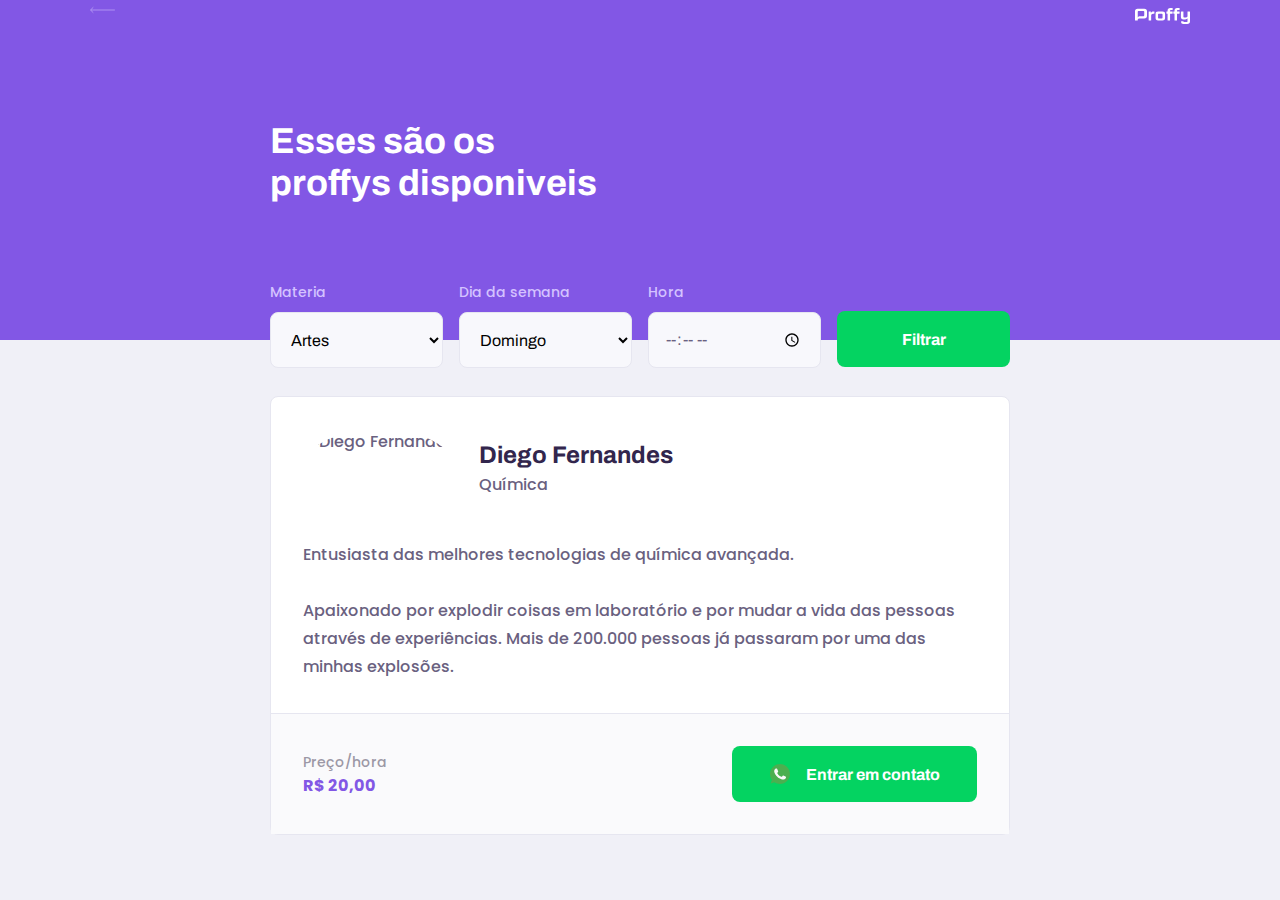
==== study.html @ 231f1556 "aula02" ====
<!DOCTYPE html>
<html lang="pt-br">
<head>
    <meta charset="UTF-8">
    <meta name="viewport" content="width=device-width, initial-scale=1.0">
    <title>Proffy | Sua plataforma de Estudos Online</title>
    <link rel="stylesheet" href="./styles/main.css">
    <link rel="stylesheet" href="./styles/partials/page-study.css">

    <link href="https://fonts.googleapis.com/css2?family=Archivo:wght@400;700&amp;family=Poppins:wght@400;600&amp;display=swap" rel="stylesheet">
</head>
    <body id="page-study">
        
        <div id="container">
            <header class="page-header">
                <div class="top-bar-container">
                    <a href="/"><img src="/images/icons/back.svg" alt="Voltar"></a>
                    <img src="/images/logo.svg" alt="Logo Proffy">
                </div>
                <div class="header-content">
                    <strong>Esses são os proffys disponiveis </strong>
                    <form action="" id="search-teachers">
                        <div class="select-block">
                            <label for="subject">Materia</label>
                            <select name="subject" id="subject">
                                <option value="" disabled="" hidden="">Selecione uma opção
                                         <option value="1">Artes</option>
                                        <option value="2">Biologia</option>
                                        <option value="3">Ciências</option>
                                        <option value="4">Educação Física</option>
                                        <option value="5">Física</option>
                                        <option value="6">Geografia</option>
                                        <option value="7">Historia</option>
                                        <option value="8">Matemática</option>
                                        <option value="9">Português</option>
                                        <option value="10">Química</option>
                                </option>
                            </select>
                        </div>
                        <div class="select-block">
                            <label for="weekday">Dia da semana</label>
                            <select name="weekday" id="weekday">
                                <option value="" disabled="" hidden="">Selecione uma opção</option>
                                <option value="0">Domingo</option>
                                <option value="1">Segunda-feira</option>
                                <option value="2">Terça-feira</option>
                                <option value="3">Quarta-feira</option>
                                <option value="4">Quinta-feira</option>
                                <option value="5">Sexta-feira</option>
                                <option value="6">Sábado</option>
                            </select>
                        </div>
                        <div class="input-block">
                            <label for="time">Hora</label>
                            <input name="time" id="time" type="time"  >
                        </div>
                        <button type="submit">Filtrar</button>
                    </form>
                </div>
            </header>
        <main>
            <article class="teacher-item">
                <header>
                    <img 
                        src="https://avatars2.githubusercontent.com/u/2254731?s=460&amp;u=0ba16a79456c2f250e7579cb388fa18c5c2d7d65&amp;v=4" 
                        alt="Diego Fernandes">
                    <div>
                        <strong>Diego Fernandes</strong>
                        <span>Química</span>
                    </div>
                </header>
            
                <p>Entusiasta das melhores tecnologias de química avançada.<br><br>Apaixonado por explodir coisas em laboratório e por mudar a vida das pessoas através de experiências. Mais de 200.000 pessoas já passaram por uma das minhas explosões.</p>
            
                <footer>
                    <p>Preço/hora<strong>R$ 20,00</strong>
                    </p>
                    <button type="button">
                        <img src="/images/icons/whatsapp.svg" alt="Whatsapp">Entrar em contato
                    </button>
                </footer>
            </article>
        </main>
        </div>




    </body>
</html>



<!-- 
        HTML -> HyperText Markup Language
        Linguagem de Marcação de HiperTexto 

        head -> configurações do arquivo 

        body -> tudo o que sera visivel para o usuario 
        
    -->
---- styles/main.css ----
:root{ 
    /* 
    Criação de Variaveis em CSS
    */
    --color-background : #f0f0f7;
    --color-primary-lighter :#9871f5;
    --color-primary-light : #916BEA; 
    --color-primary:#8257e5;
    --color-primary-dark:#774dd6;
    --color-primary-darker:#6842c2;
    --color-secondary:#04d361;
    --color-secondary-dark:#04bf58;
    --color-title-in-primary: #FFFFFF;
    --color-text-in-primary: #D4C2FF;
    --color-text-title: #32264D;
    --color-text-complement: #9C98A6;
    --color-text-base: #6A6180;
    --color-line-in-white: #E6E6F0;
    --color-input-background: #F8F8FC;
    --color-button-text: #FFFFFF;
    --color-box-base: #FFFFFF;
    --color-box-footer: #FAFAFC;
    --color-small-info: #C1BCCC;
    /* tamanho da fonte padrão  : 16px  - 100% - 1rem*/
    font-size: 60%; /* controle das medidas rem */
}

*{
    margin:0;
    padding:0;
    box-sizing:border-box;
}
body,html{
     height: 100vh;
}


body{
   
    background-color:var(--color-background);
    display: flex;  
    align-items: center; 
    justify-content: center;
}

body,
input,
button,
textarea{ 
    /* font-weight - font-size / font-family ;*/
    font: 500 1.6rem Poppins;
    color: var(--color-text-base);
}

#container{
    width:90vw;
    max-width: 700px;
    
}

@media(min-width:700px){
    :root{
        font-size:62.5%;
    }
}
---- styles/partials/page-study.css ----
#page-study #container{
 width: 100vw;
 height: 100vh;

}

.page-header{
    background-color: var(--color-primary);

    display: flex;
    flex-direction: column;

}

.page-header .top-bar-container{
    width:90%;
    margin : 0 auto;

    display:flex;
    align-items: center;
    justify-content: space-between;
}

.page-header .top-bar-container img{ 
    height: 1.6rem;
}

.page-header .top-bar-container a{
    height: 3.2rem;
    transition: opacity 0.6s;
}
.page-header .top-bar-container a:hover{
    opacity:0.6;
}
.page-header .header-content{
    width: 90%;
    margin: 3.2rem auto;

    position: relative;

}

.page-header .header-content strong{
    font: 700 3.6rem Archivo;
    line-height: 4.2rem;
    color: var(--color-title-in-primary)
}

#search-teachers{
    margin-top:3.2rem;
}

#search-teachers label{ 
    color:var(--color-text-in-primary)
}

#search-teachers .select-block{
    margin-bottom:1.4rem;
}

#search-teachers button{
    width: 100%;
    height: 5.6rem;
    background-color: var(--color-secondary);
    color:var(--color-button-text);
    border:0;
    border-radius:0.8rem;
    cursor: pointer;
    font:700 1.6rem Archivo;
    display:flex; 
    align-items: center; 
    justify-content: center;
    text-decoration:none;
    transition: background 0.2;
    margin-top:3.2rem;
}

#search-teachers button:hover{
    background-color:var(--color-secondary-dark)
}

.select-block label, .input-block label{
    font-size:1.4rem;
    color:var(--color-text-complement);

}

.input-block input , .select-block select{
    width:100%;
    height: 5.6rem;
    margin-top:0.8rem;
    border-radius:0.8rem;
    background: var(--color-input-background);
    border : 1px solid var(--color-line-in-white);
    outline: 0;
    padding:0 1.6rem;
    font: 1.6rem  Archivo;

}
.input-block{
    position: relative;
}

.input-block:focus-within::after{
    content:"";

    width:calc(100% - 3.2rem);
    height: 2px;
    background: var(--color-primary-light);

    position: absolute;
    left: 1.6rem;
    bottom:0px;


}

#page-study main{
    margin: 3.2rem auto;
    width: 90%;
}

#page-study article{
    background-color:var(--color-box-base);
    border: 1px solid var(--color-line-in-white);
}
#page-study article{ 
    background-color: var(--color-box-base);
    border:1px solid var(--color-line-in-white);
    border-radius:.8rem;
    margin-top:2.4rem;
}

.teacher-item header{
    padding: 3.2em;
    display: flex;
    align-items: center;
}

.teacher-item header img{
    width: 3.2rem 2rem;
    height: 8rem;
    border-radius:50%;
}

.teacher-item header div{
    margin-left: 2.4rem;
}

.teacher-item header div strong{
    font: 700 2.4rem Archivo;
    display:block;
    color:var(--color-text-title)
}

.teacher-item header div span{
    font-size:1.6rem;
    display:block;
    margin-top: .4rem;

}

.teacher-item > p{
    padding: 0 2rem;
    font-size:1.6rem;
    line-height: 2.8rem;
}

.teacher-item footer{
    padding:3.2rem 2rem;
    background-color:var(--color-box-footer);
    border-top: 1px solid var(--color-line-in-white);
    margin-top:3.2rem;

    display: flex;
    align-items : center;
    justify-content: space-between;
}

.teacher-item footer p {
    font-size: 1.4rem;
    line-height: 2.4rem;
    color:var(--color-text-complement);
 
}

.teacher-item footer p strong{
    font-size:1.6rem;
    color:var(--color-primary);
    display: block;

}

.teacher-item footer button{
    width: 20rem;
    height: 5.6rem;
    background:var(--color-secondary);
    color:  var(--color-button-text);
    border:0;
    border-radius:.8rem;
    cursor: pointer;
    font: 700 1.4rem Archivo;

    display: flex;
    align-items: center;
    justify-content: space-evenly;

    text-decoration:none;

    transition: background 0.2s;
    margin-left: 1.6rem;

}

.teacher-item footer button:hover{
    background: var(--color-secondary-dark);
}

@media(min-width:700px){
    #page-study #container{
        max-width: 100vw;
    }
    .page-header{
        height: 340px;
    }
    .page-header .top-bar-container{
        max-width: 1100px;
    }

    .page-header .header-content{
        max-width: 740px;

        margin:0 auto;

        flex: 1 1;
        padding-bottom:48px;
        display:flex;
        flex-direction: column;
        justify-content: center;
    }

     .page-header .header-content strong{
        max-width: 350px ;
    }
    .teacher-item header,
    .teacher-item footer{
        padding:32px;
    } 
    #search-teachers{
        display: grid;
        grid-template-columns: repeat(4 ,1fr);
        gap : 16px;
        position: absolute;
        bottom:-28px;
    }

    #page-study main{
        padding: 32px 0 ;
        max-width: 740px;
        margin: 0 auto;

    }

    #search-teachers .select-block{
        margin-bottom: 0;

    }

    .teacher-item > p{
        padding : 0 32px;
    }

    #teacher-item footer p strong{
        display: initial;
        margin-left: 16px;
    }

    .teacher-item footer button{
        width: 245px;
        font-size: 16px;
        justify-content: center;
       
    }

    .teacher-item footer button img{
        margin-right: 16px;
    } */
    
}
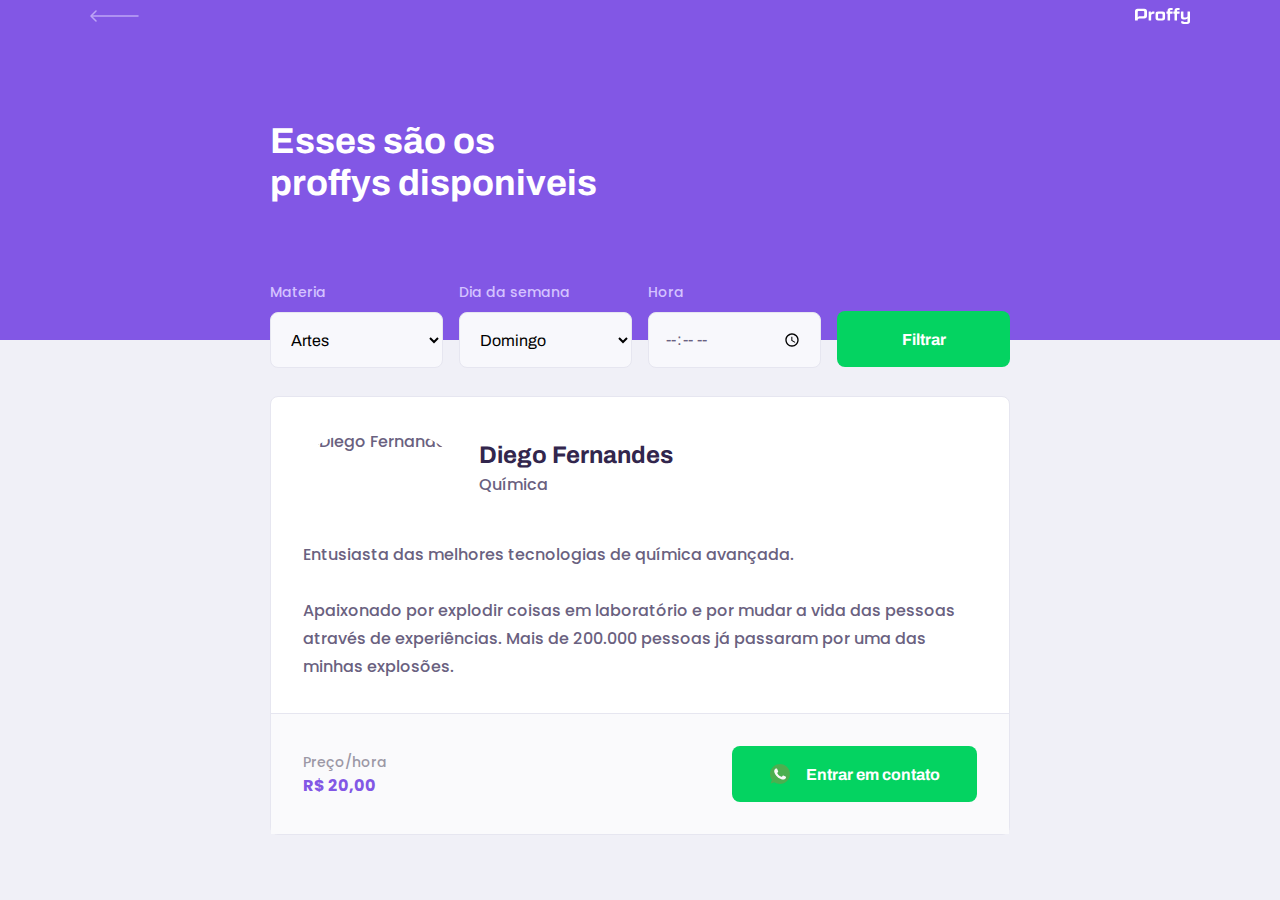
==== commit 879c9b4b: "aula03" ====
--- a/study.html
+++ b/study.html
@@ -6,6 +6,9 @@
     <title>Proffy | Sua plataforma de Estudos Online</title>
     <link rel="stylesheet" href="./styles/main.css">
     <link rel="stylesheet" href="./styles/partials/page-study.css">
+    <link rel="stylesheet" href="./styles/partials/header.css">
+    <link rel="stylesheet" href="./styles/partials/forms.css">
+
 
     <link href="https://fonts.googleapis.com/css2?family=Archivo:wght@400;700&amp;family=Poppins:wght@400;600&amp;display=swap" rel="stylesheet">
 </head>
@@ -23,8 +26,8 @@
                         <div class="select-block">
                             <label for="subject">Materia</label>
                             <select name="subject" id="subject">
-                                <option value="" disabled="" hidden="">Selecione uma opção
-                                         <option value="1">Artes</option>
+                                <option value="" disabled="" hidden="">Selecione uma opção</option>
+                                        <option value="1">Artes</option>
                                         <option value="2">Biologia</option>
                                         <option value="3">Ciências</option>
                                         <option value="4">Educação Física</option>
@@ -34,7 +37,6 @@
                                         <option value="8">Matemática</option>
                                         <option value="9">Português</option>
                                         <option value="10">Química</option>
-                                </option>
                             </select>
                         </div>
                         <div class="select-block">
--- a/styles/partials/page-study.css
+++ b/styles/partials/page-study.css
@@ -4,47 +4,7 @@
 
 }
 
-.page-header{
-    background-color: var(--color-primary);
-
-    display: flex;
-    flex-direction: column;
-
-}
-
-.page-header .top-bar-container{
-    width:90%;
-    margin : 0 auto;
-
-    display:flex;
-    align-items: center;
-    justify-content: space-between;
-}
-
-.page-header .top-bar-container img{ 
-    height: 1.6rem;
-}
-
-.page-header .top-bar-container a{
-    height: 3.2rem;
-    transition: opacity 0.6s;
-}
-.page-header .top-bar-container a:hover{
-    opacity:0.6;
-}
-.page-header .header-content{
-    width: 90%;
-    margin: 3.2rem auto;
-
-    position: relative;
-
-}
-
-.page-header .header-content strong{
-    font: 700 3.6rem Archivo;
-    line-height: 4.2rem;
-    color: var(--color-title-in-primary)
-}
+
 
 #search-teachers{
     margin-top:3.2rem;
@@ -79,41 +39,7 @@
     background-color:var(--color-secondary-dark)
 }
 
-.select-block label, .input-block label{
-    font-size:1.4rem;
-    color:var(--color-text-complement);
-
-}
-
-.input-block input , .select-block select{
-    width:100%;
-    height: 5.6rem;
-    margin-top:0.8rem;
-    border-radius:0.8rem;
-    background: var(--color-input-background);
-    border : 1px solid var(--color-line-in-white);
-    outline: 0;
-    padding:0 1.6rem;
-    font: 1.6rem  Archivo;
-
-}
-.input-block{
-    position: relative;
-}
-
-.input-block:focus-within::after{
-    content:"";
-
-    width:calc(100% - 3.2rem);
-    height: 2px;
-    background: var(--color-primary-light);
-
-    position: absolute;
-    left: 1.6rem;
-    bottom:0px;
-
-
-}
+
 
 #page-study main{
     margin: 3.2rem auto;
@@ -284,6 +210,6 @@
 
     .teacher-item footer button img{
         margin-right: 16px;
-    } */
+    } 
     
 }--- a/styles/partials/header.css
+++ b/styles/partials/header.css
@@ -0,0 +1,121 @@
+.page-header{
+    background-color: var(--color-primary);
+
+    display: flex;
+    flex-direction: column;
+
+}
+
+.page-header .top-bar-container{
+    width:90%;
+    margin : 0 auto;
+
+    display:flex;
+    align-items: center;
+    justify-content: space-between;
+}
+
+.page-header .top-bar-container > img{ 
+    height: 1.6rem;
+}
+
+.page-header .top-bar-container a{
+    height: 3.2rem;
+    transition: opacity 0.6s;
+}
+.page-header .top-bar-container a:hover{
+    opacity:0.6;
+}
+.page-header .header-content{
+    width: 90%;
+    margin: 3.2rem auto;
+
+    position: relative;
+}
+
+.page-header .header-content p{
+    max-width: 30rem;
+    font-size:1.6rem;
+    line-height:2.6rem;
+    color:var(--color-title-in-primary);
+    margin-top: 2.4rem;
+
+}
+
+.page-header .header-content strong{
+    font: 700 3.6rem Archivo;
+    line-height: 4.2rem;
+    color: var(--color-title-in-primary)
+}
+
+@media(min-width:700px){
+    #page-study #container{
+        max-width: 100vw;
+    }
+    .page-header{
+        height: 340px;
+    }
+    .page-header .top-bar-container{
+        max-width: 1100px;
+    }
+
+    .page-header .header-content{
+        max-width: 740px;
+
+        margin:0 auto;
+
+        flex: 1 1;
+        padding-bottom:48px;
+        display:flex;
+        flex-direction: column;
+        justify-content: center;
+    }
+
+     .page-header .header-content strong{
+        max-width: 350px ;
+    }
+    .teacher-item header,
+    .teacher-item footer{
+        padding:32px;
+    } 
+    #search-teachers{
+        display: grid;
+        grid-template-columns: repeat(4 ,1fr);
+        gap : 16px;
+        position: absolute;
+        bottom:-28px;
+    }
+
+    #page-study main{
+        padding: 32px 0 ;
+        max-width: 740px;
+        margin: 0 auto;
+
+    }
+
+    #search-teachers .select-block{
+        margin-bottom: 0;
+
+    }
+
+    .teacher-item > p{
+        padding : 0 32px;
+    }
+
+    #teacher-item footer p strong{
+        display: initial;
+        margin-left: 16px;
+    }
+
+    .teacher-item footer button{
+        width: 245px;
+        font-size: 16px;
+        justify-content: center;
+       
+    }
+
+    .teacher-item footer button img{
+        margin-right: 16px;
+    } 
+    
+}--- a/styles/partials/forms.css
+++ b/styles/partials/forms.css
@@ -0,0 +1,49 @@
+.select-block label, 
+.input-block label , 
+.textarea-block label{
+    font-size:1.4rem;
+    color:var(--color-text-complement);
+
+}
+
+.input-block input , 
+.select-block select  , 
+.textarea-block textarea{
+    width:100%;
+    height: 5.6rem;
+    margin-top:0.8rem;
+    border-radius:0.8rem;
+    background: var(--color-input-background);
+    border : 1px solid var(--color-line-in-white);
+    outline: 0;
+    padding:0 1.6rem;
+    font: 1.6rem  Archivo;
+
+}
+
+.textarea-block textarea{
+    padding: 1.2rem 1.6rem;
+    height: 16rem;
+    resize : vertical
+
+}
+
+.input-block,
+.textarea-block{
+    position: relative;
+}
+
+.input-block:focus-within::after,
+.textarea-block:focus-within::after{
+    content:"";
+
+    width:calc(100% - 3.2rem);
+    height: 2px;
+    background: var(--color-primary-light);
+
+    position: absolute;
+    left: 1.6rem;
+    bottom:0px;
+
+
+}